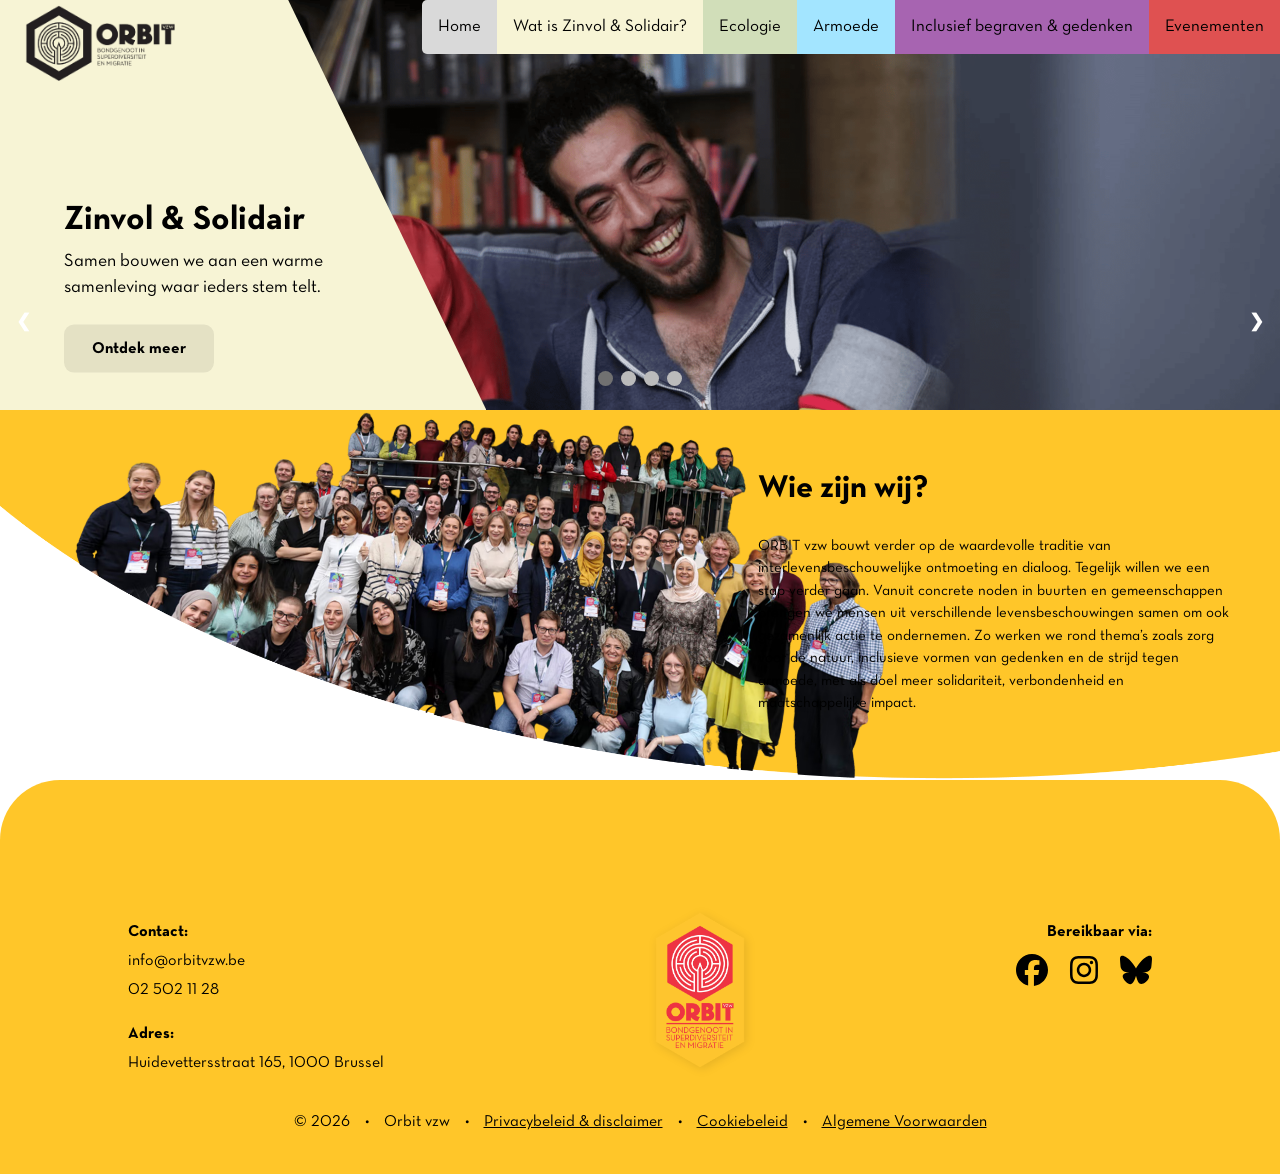
==== index.html @ 1cf17abf "Name change "archief" to "evenementen" + Design form" ====
<!DOCTYPE html>
<html lang="en">
<head>
    <meta charset="UTF-8">
    <meta name="viewport" content="width=device-width, initial-scale=1.0">
    <title>Zinvol & Solidair</title>
    <link rel="stylesheet" href="style/style.css">
    <script src="main.js" defer></script>
    <link rel="apple-touch-icon" sizes="180x180" href="favicon_io/apple-touch-icon.png">
    <link rel="icon" type="image/png" sizes="32x32" href="favicon_io/favicon-32x32.png">
    <link rel="icon" type="image/png" sizes="16x16" href="favicon_io/favicon-16x16.png">
    <link rel="manifest" href="favicon_io/site.webmanifest">
</head>

<body>
      <!-- Navigatie -->
    <nav class="nav">
        <div class="logo">
            <a href="index.html"><img src="assets/logo.png"></a>
        </div>
        <a class="active" id="home" href="index.html">Home</a>
        <a href="zinvol.html" id="zinvol">Wat is Zinvol & Solidair?</a>
        <a href="ecologie.html" id="ecologie">Ecologie</a>
        <a href="armoede.html" id="armoede">Armoede</a>
        <a href="begraven.html" id="begraven">Inclusief begraven & gedenken</a>
        <a href="evenementen.html" id="evenementen">Evenementen</a>
    </nav>

    <!-- Caroussel -->
    <div class="slideshow-container">
        <div class="mySlides">
            <div class="rect-slider">
                <svg preserveAspectRatio="none" xmlns="http://www.w3.org/2000/svg" viewBox="0 0 456 647" fill="none">
                <path d="M456 647L270.18 0H-61V647H456Z" fill="#F7F4D5"/>
                </svg>
            </div>
            <img src="assets/zinvol.png" style="width:100%">
            
            <div class="slider-content">
                <h2>Zinvol & Solidair</h2>
                <p>Samen bouwen we aan een warme samenleving waar ieders stem telt.</p>
                <a href="zinvol.html" class="btn-ontdek">Ontdek meer</a>
            </div>
        </div>

        <div class="mySlides">
            <div class="rect-slider">
                <svg preserveAspectRatio="none" xmlns="http://www.w3.org/2000/svg" viewBox="0 0 456 647" fill="none">
                <path d="M456 647L270.18 0H-61V647H456Z" fill="#d1deb9"/>
                </svg>
            </div>
            <img src="assets/ecologie.png" style="width:100%">
            
            <div class="slider-content">
                <h2>Ecologie</h2>
                <p>Van buurt tot planeet, klein handelen, groot verschil.</p>
                <a href="ecologie.html" class="btn-ontdek">Ontdek meer</a>
            </div>
        </div>

        <div class="mySlides">
            <div class="rect-slider">
                <svg preserveAspectRatio="none" xmlns="http://www.w3.org/2000/svg" viewBox="0 0 456 647" fill="none">
                <path d="M456 647L270.18 0H-61V647H456Z" fill="#A3E5FF"/>
                </svg>
            </div>
            <img src="assets/armoede.png" style="width:100%">
            
            <div class="slider-content">
                <h2>Armoede</h2>
                <p>Gelijke kansen voor iedereen, samen maken we een vuist tegen armoede.</p>
                <a href="armoede.html" class="btn-ontdek">Ontdek meer</a>
            </div>
        </div>

        <div class="mySlides">
            <div class="rect-slider">
                <svg preserveAspectRatio="none" xmlns="http://www.w3.org/2000/svg" viewBox="0 0 456 647" fill="none">
                <path d="M456 647L270.18 0H-61V647H456Z" fill="#A764B1"/>
                </svg>
            </div>
            <img src="assets/begraven.png" style="width:100%">
            
            <div class="slider-content">
                <h2>Begraven & gedenken</h2>
                <p>Ruimte en respect voor ieders persoonlijke manier van afscheid nemen.</p>
                <a href="begraven.html" class="btn-ontdek">Ontdek meer</a>
            </div>
        </div>
    </div>

    <!-- Next and previous buttons -->
        <a class="prev" onclick="plusSlides(-1)">&#10094;</a>
        <a class="next" onclick="plusSlides(1)">&#10095;</a>

    <!-- The dots/circles -->
    <div class="dot-container">
        <span class="dot" onclick="currentSlide(1)"></span>
        <span class="dot" onclick="currentSlide(2)"></span>
        <span class="dot" onclick="currentSlide(3)"></span>
        <span class="dot" onclick="currentSlide(4)"></span>
    </div>
        </div>

    <div class="text-homepage" style="background-image: url('assets/ellipsewithimg.png');">  
        <div class="text-content">
            <h1>Wie zijn wij?</h1>
            <p>ORBIT vzw bouwt verder op de waardevolle traditie van interlevensbeschouwelijke ontmoeting en dialoog. Tegelijk willen we een stap verder gaan. Vanuit concrete noden in buurten en gemeenschappen brengen we mensen uit verschillende levensbeschouwingen samen om ook gezamenlijk actie te ondernemen. Zo werken we rond thema’s zoals zorg voor de natuur, inclusieve vormen van gedenken en de strijd tegen armoede, met als doel meer solidariteit, verbondenheid en maatschappelijke impact.</p>
        </div>
    </div>

<div class="footer-back" style="background-image: url('assets/footerimg.png');">
    <footer>
        <div class="contact-data">
            <p><strong>Contact:</strong></p>
            <ul>
                <li><a href="mailto:info@orbitvzw.be">info@orbitvzw.be</a></li>
                <li>02 502 11 28</li>
            </ul>
            <p><strong>Adres:</strong></p>
            <ul>
                <li>Huidevettersstraat 165, 1000 Brussel</li>
            </ul>
        </div>

        <div class="footer-logo">
            <img src="assets/redlogo.png">
        </div>
        
        <div class="accessibility">
            <p><strong>Bereikbaar via:</strong></p>
            <div class="media">
                <a href="https://www.facebook.com/ORBITvzw" class="social-icon">
                    <svg xmlns="http://www.w3.org/2000/svg" viewBox="0 0 512 512"><path d="M512 256C512 114.6 397.4 0 256 0S0 114.6 0 256C0 376 82.7 476.8 194.2 504.5V334.2H141.4V256h52.8V222.3c0-87.1 39.4-127.5 125-127.5c16.2 0 44.2 3.2 55.7 6.4V172c-6-.6-16.5-1-29.6-1c-42 0-58.2 15.9-58.2 57.2V256h83.6l-14.4 78.2H287V510.1C413.8 494.8 512 386.9 512 256h0z"></path></svg>
                </a>
                <a href="https://www.instagram.com/orbit_vzw_/" class="social-icon">
                    <svg xmlns="http://www.w3.org/2000/svg" viewBox="0 0 448 512"><path d="M224.1 141c-63.6 0-114.9 51.3-114.9 114.9s51.3 114.9 114.9 114.9S339 319.5 339 255.9 287.7 141 224.1 141zm0 189.6c-41.1 0-74.7-33.5-74.7-74.7s33.5-74.7 74.7-74.7 74.7 33.5 74.7 74.7-33.6 74.7-74.7 74.7zm146.4-194.3c0 14.9-12 26.8-26.8 26.8-14.9 0-26.8-12-26.8-26.8s12-26.8 26.8-26.8 26.8 12 26.8 26.8zm76.1 27.2c-1.7-35.9-9.9-67.7-36.2-93.9-26.2-26.2-58-34.4-93.9-36.2-37-2.1-147.9-2.1-184.9 0-35.8 1.7-67.6 9.9-93.9 36.1s-34.4 58-36.2 93.9c-2.1 37-2.1 147.9 0 184.9 1.7 35.9 9.9 67.7 36.2 93.9s58 34.4 93.9 36.2c37 2.1 147.9 2.1 184.9 0 35.9-1.7 67.7-9.9 93.9-36.2 26.2-26.2 34.4-58 36.2-93.9 2.1-37 2.1-147.8 0-184.8zM398.8 388c-7.8 19.6-22.9 34.7-42.6 42.6-29.5 11.7-99.5 9-132.1 9s-102.7 2.6-132.1-9c-19.6-7.8-34.7-22.9-42.6-42.6-11.7-29.5-9-99.5-9-132.1s-2.6-102.7 9-132.1c7.8-19.6 22.9-34.7 42.6-42.6 29.5-11.7 99.5-9 132.1-9s102.7-2.6 132.1 9c19.6 7.8 34.7 22.9 42.6 42.6 11.7 29.5 9 99.5 9 132.1s2.7 102.7-9 132.1z"></path></svg>
                </a>
                <a href="https://bsky.app/profile/orbitvzw.bsky.social" class="social-icon">
                    <svg viewBox="0 0 24 24" xmlns="http://www.w3.org/2000/svg"><path d="M12 10.8c-1.087-2.114-4.046-6.053-6.798-7.995C2.566.944 1.561 1.266.902 1.565.139 1.908 0 3.08 0 3.768c0 .69.378 5.65.624 6.479.815 2.736 3.713 3.66 6.383 3.364.136-.02.275-.039.415-.056-.138.022-.276.04-.415.056-3.912.58-7.387 2.005-2.83 7.078 5.013 5.19 6.87-1.113 7.823-4.308.953 3.195 2.05 9.271 7.733 4.308 4.267-4.308 1.172-6.498-2.74-7.078a8.741 8.741 0 0 1-.415-.056c.14.017.279.036.415.056 2.67.297 5.568-.628 6.383-3.364.246-.828.624-5.79.624-6.478 0-.69-.139-1.861-.902-2.206-.659-.298-1.664-.62-4.3 1.24C16.046 4.748 13.087 8.687 12 10.8Z"></path></svg>
                </a>
            </div>
        </div>
    </footer>
    
<div class="page-data">
        <ul>
            <li>© 2026</li>
            <li>Orbit vzw</li>
            <li><a href="#">Privacybeleid & disclaimer</a></li>
            <li><a href="#">Cookiebeleid</a></li>
            <li><a href="#">Algemene Voorwaarden</a></li>
        </ul>
    </div>
</div>
</body>
</html>
---- style/style.css ----
@import url("global.css");
@import url("typo.css");
@import url("slideshow.css");
@import url("form.css");
@import url("archief.css");
@import url("topics.css");
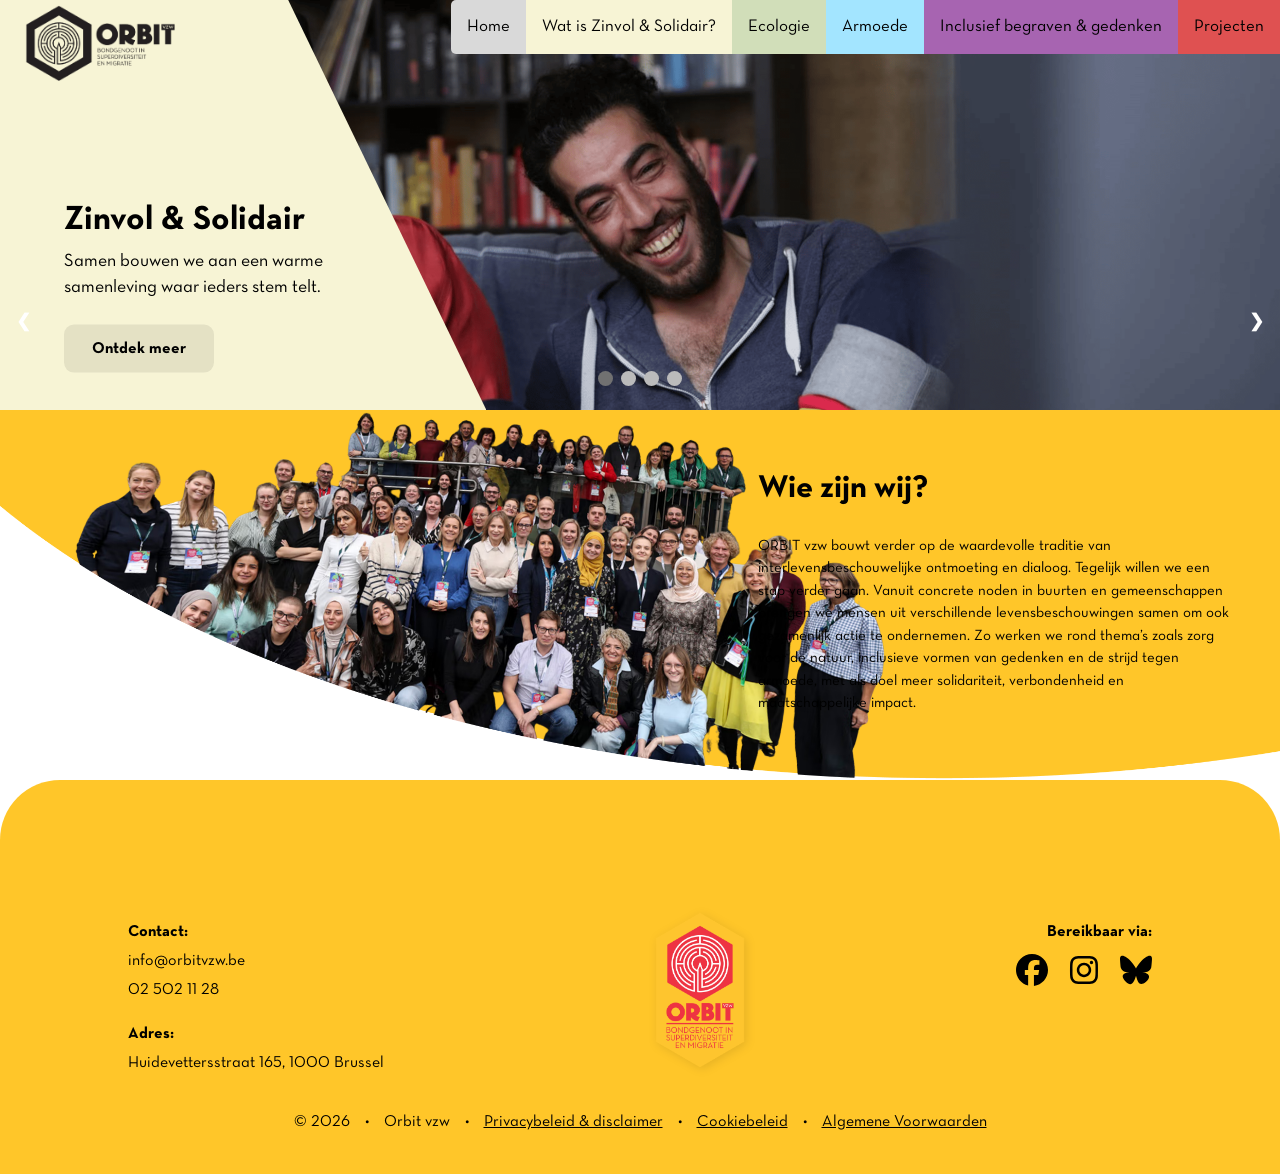
==== commit 7682e573: "Name change evenementen to projecten" ====
--- a/index.html
+++ b/index.html
@@ -6,10 +6,10 @@
     <title>Zinvol & Solidair</title>
     <link rel="stylesheet" href="style/style.css">
     <script src="main.js" defer></script>
-    <link rel="apple-touch-icon" sizes="180x180" href="favicon_io/apple-touch-icon.png">
-    <link rel="icon" type="image/png" sizes="32x32" href="favicon_io/favicon-32x32.png">
-    <link rel="icon" type="image/png" sizes="16x16" href="favicon_io/favicon-16x16.png">
-    <link rel="manifest" href="favicon_io/site.webmanifest">
+        <link rel="icon" href="https://www.orbitvzw.be/wp-content/uploads/2022/07/cropped-favicon-orbit-32x32.png" sizes="32x32"/>
+        <link rel="icon" href="https://www.orbitvzw.be/wp-content/uploads/2022/07/cropped-favicon-orbit-192x192.png" sizes="192x192"/>
+        <link rel="apple-touch-icon" href="https://www.orbitvzw.be/wp-content/uploads/2022/07/cropped-favicon-orbit-180x180.png"/>
+        <meta name="msapplication-TileImage" content="https://www.orbitvzw.be/wp-content/uploads/2022/07/cropped-favicon-orbit-270x270.png"/>
 </head>
 
 <body>
@@ -23,7 +23,7 @@
         <a href="ecologie.html" id="ecologie">Ecologie</a>
         <a href="armoede.html" id="armoede">Armoede</a>
         <a href="begraven.html" id="begraven">Inclusief begraven & gedenken</a>
-        <a href="evenementen.html" id="evenementen">Evenementen</a>
+        <a href="projecten.html" id="projecten">Projecten</a>
     </nav>
 
     <!-- Caroussel -->
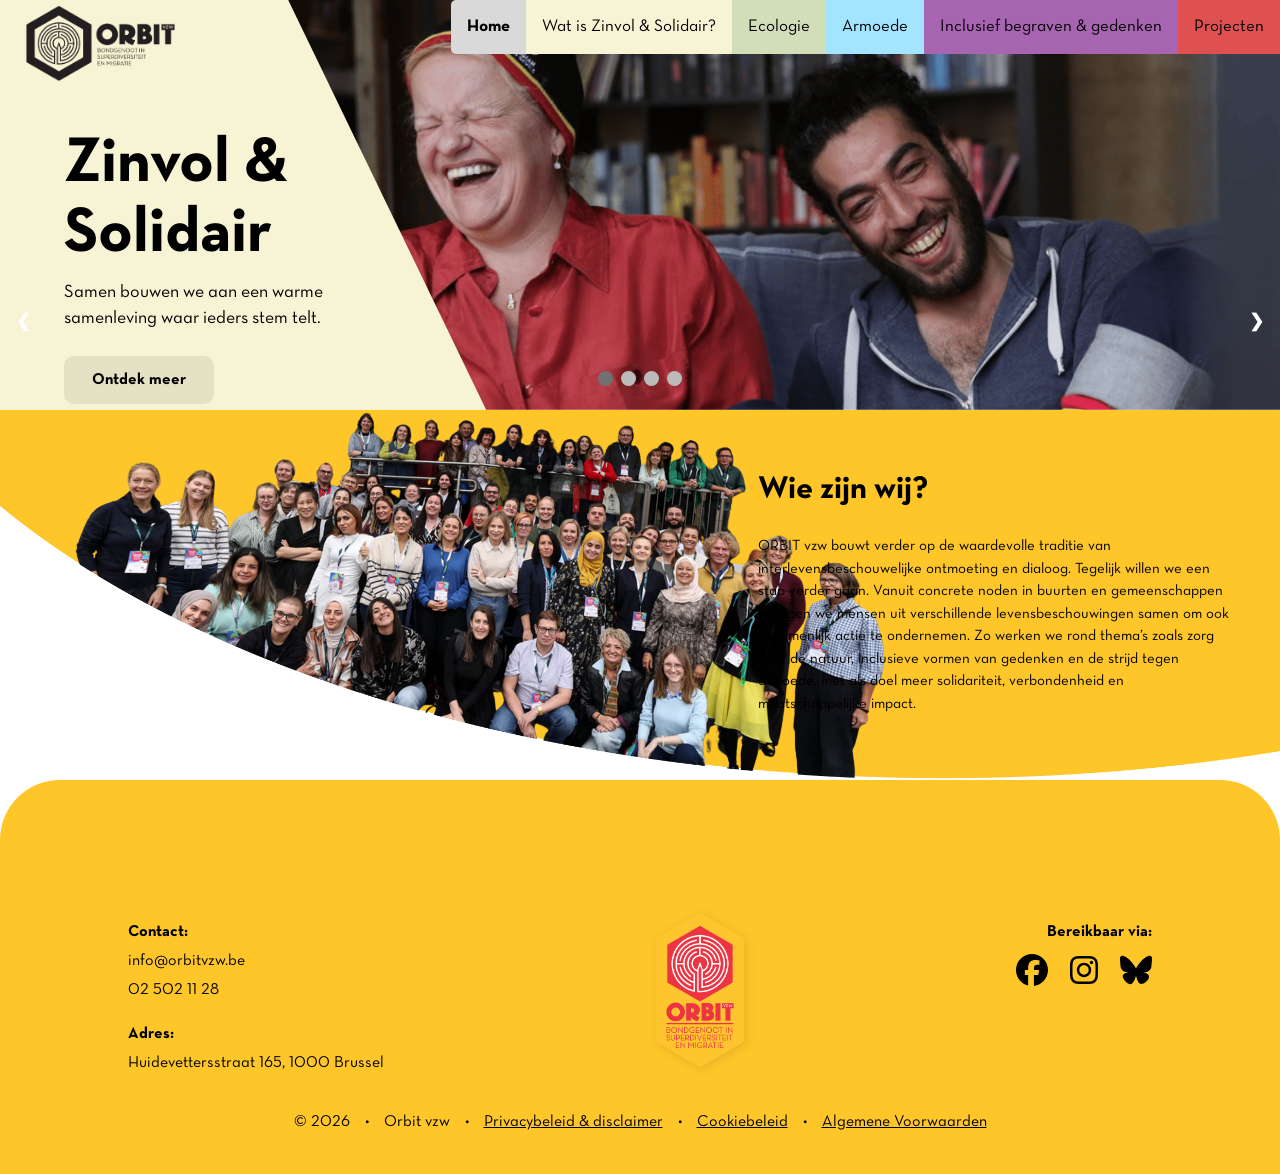
==== commit 1fc4d022: "New hamburger nav for responsive" ====
--- a/index.html
+++ b/index.html
@@ -18,12 +18,20 @@
         <div class="logo">
             <a href="index.html"><img src="assets/logo.png"></a>
         </div>
-        <a class="active" id="home" href="index.html">Home</a>
-        <a href="zinvol.html" id="zinvol">Wat is Zinvol & Solidair?</a>
-        <a href="ecologie.html" id="ecologie">Ecologie</a>
-        <a href="armoede.html" id="armoede">Armoede</a>
-        <a href="begraven.html" id="begraven">Inclusief begraven & gedenken</a>
-        <a href="projecten.html" id="projecten">Projecten</a>
+
+        <div class="hamburger" id="hamburger">
+            <span></span>
+            <span></span>
+            <span></span>
+        </div>
+        <div class="nav-links" id="nav-links">
+            <a class="active" id="home" href="index.html">Home</a>
+            <a href="zinvol.html" id="zinvol">Wat is Zinvol & Solidair?</a>
+            <a href="ecologie.html" id="ecologie">Ecologie</a>
+            <a href="armoede.html" id="armoede">Armoede</a>
+            <a href="begraven.html" id="begraven">Inclusief begraven & gedenken</a>
+            <a href="projecten.html" id="projecten">Projecten</a>
+        </div>
     </nav>
 
     <!-- Caroussel -->
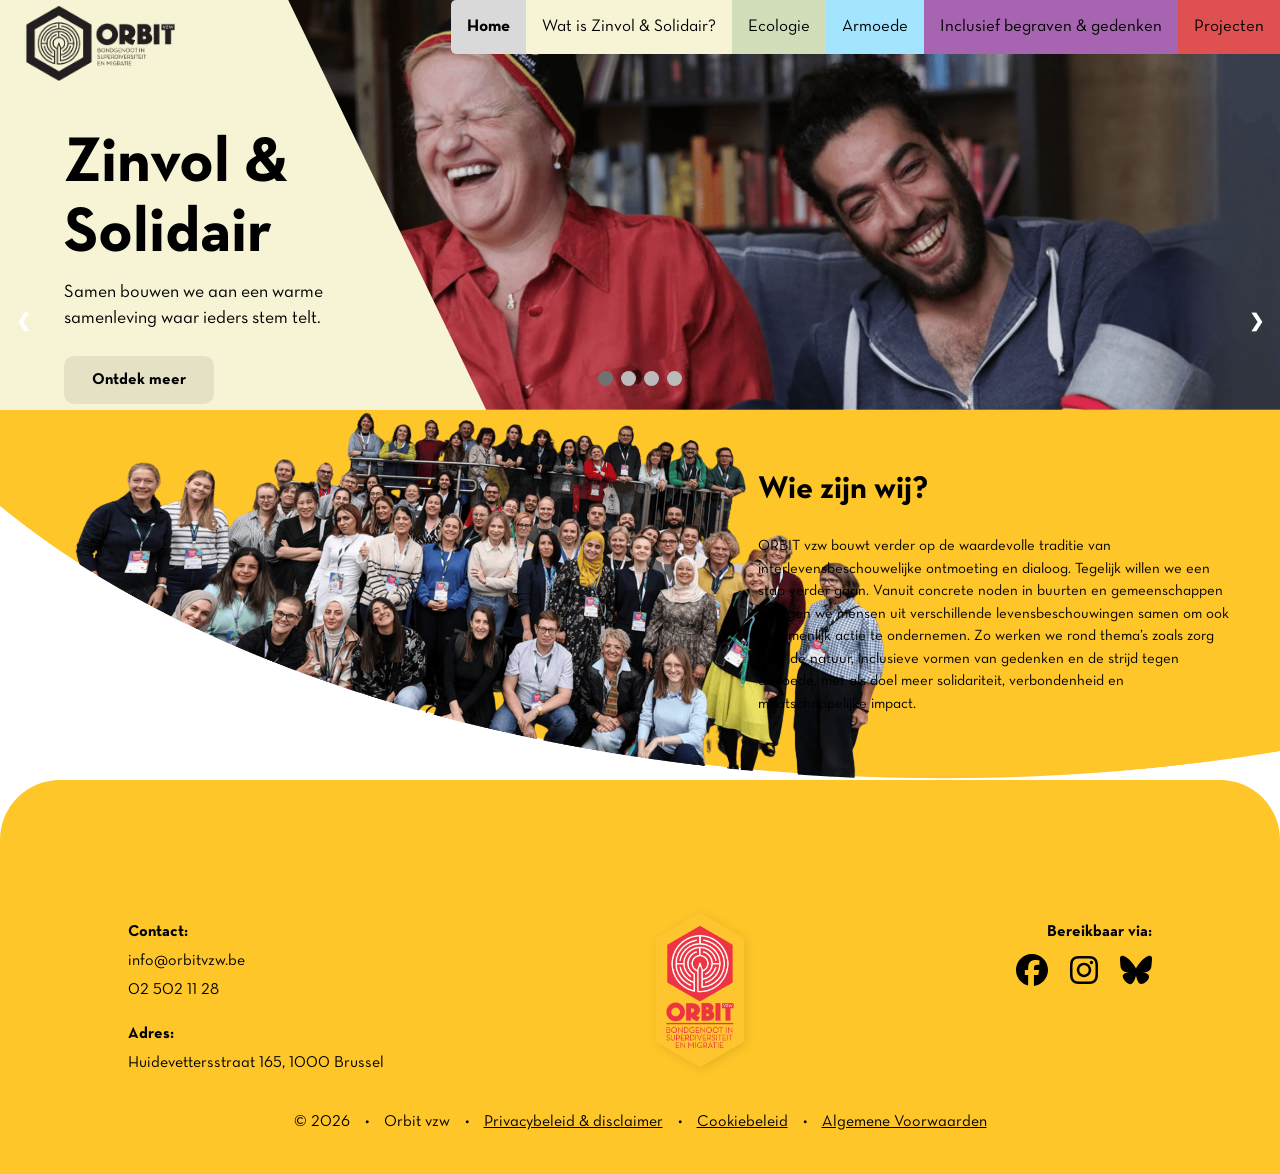
==== commit 5839c3cc: "Compressed files" ====
--- a/index.html
+++ b/index.html
@@ -42,7 +42,7 @@
                 <path d="M456 647L270.18 0H-61V647H456Z" fill="#F7F4D5"/>
                 </svg>
             </div>
-            <img src="assets/zinvol.png" style="width:100%">
+            <img src="assets/zinvol.jpg" style="width:100%">
             
             <div class="slider-content">
                 <h2>Zinvol & Solidair</h2>
@@ -87,7 +87,7 @@
                 <path d="M456 647L270.18 0H-61V647H456Z" fill="#A764B1"/>
                 </svg>
             </div>
-            <img src="assets/begraven.png" style="width:100%">
+            <img src="assets/begraven.jpg" style="width:100%">
             
             <div class="slider-content">
                 <h2>Begraven & gedenken</h2>
--- a/style/style.css
+++ b/style/style.css
@@ -2,5 +2,5 @@
 @import url("typo.css");
 @import url("slideshow.css");
 @import url("form.css");
-@import url("archief.css");
+@import url("project.css");
 @import url("topics.css");
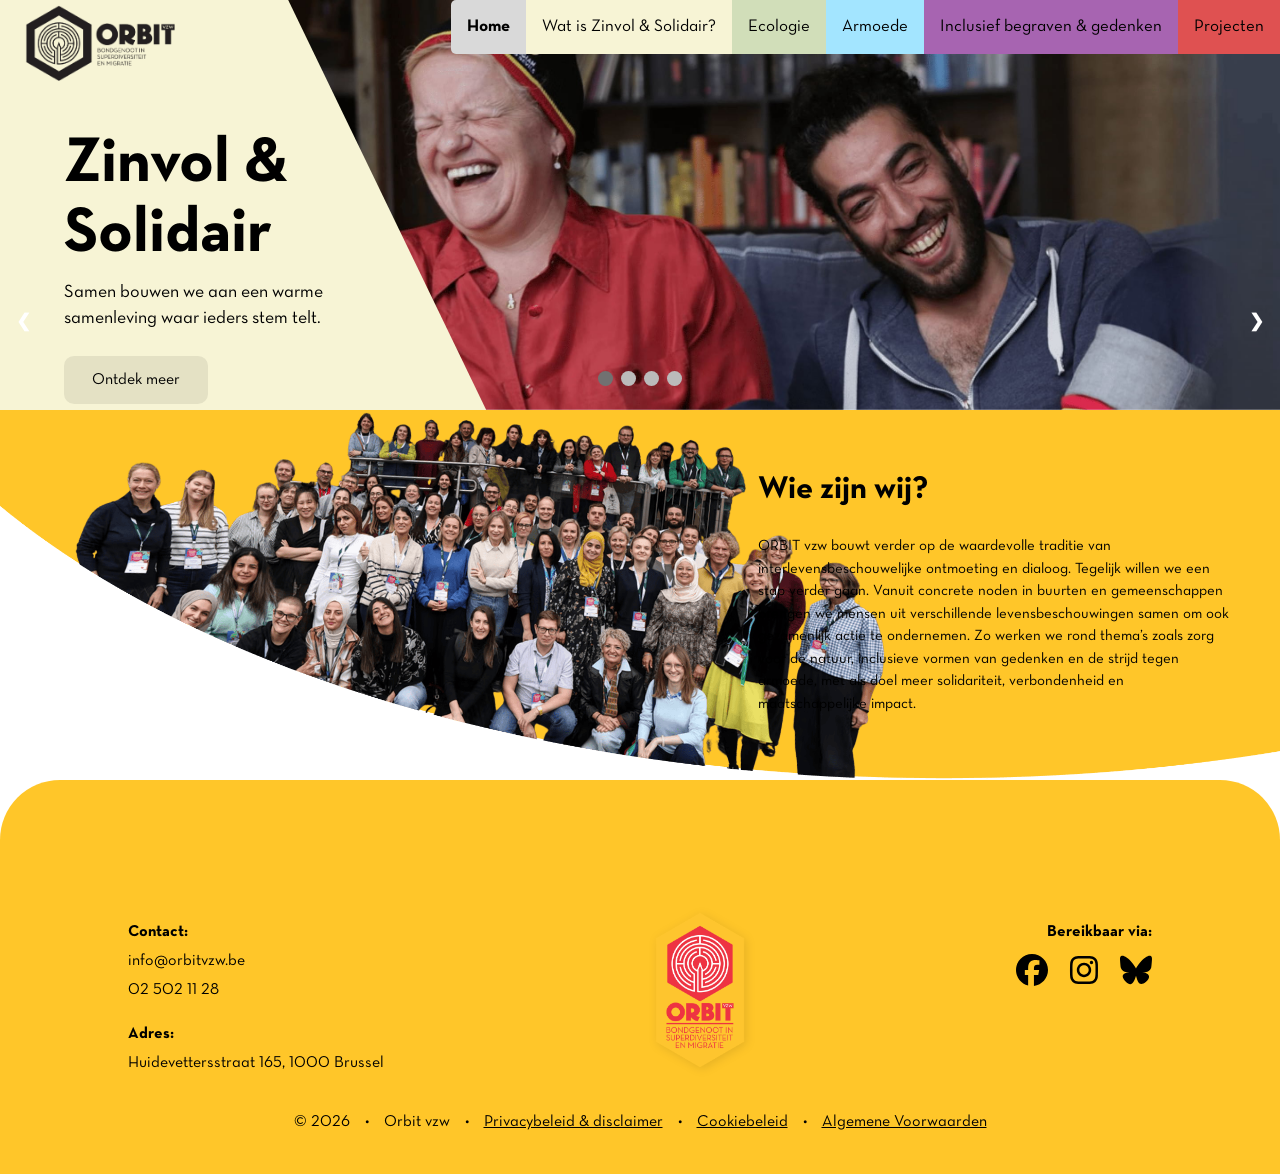
==== commit 9f1be10f: "Font weight + gitpages font" ====
--- a/index.html
+++ b/index.html
@@ -4,6 +4,10 @@
     <meta charset="UTF-8">
     <meta name="viewport" content="width=device-width, initial-scale=1.0">
     <title>Zinvol & Solidair</title>
+    <meta property="og:locale" content="nl_NL">
+    <meta property="og:type" content="website">
+    <meta property="og:title" content="Zinvol & Solidair">
+    <meta property="og:description" content="ORBIT schenkt ook aandacht aan het thema religie. We zoeken naar nieuwe manieren om interlevensbeschouwelijk met elkaar te interageren.">
     <link rel="stylesheet" href="style/style.css">
     <script src="main.js" defer></script>
         <link rel="icon" href="https://www.orbitvzw.be/wp-content/uploads/2022/07/cropped-favicon-orbit-32x32.png" sizes="32x32"/>
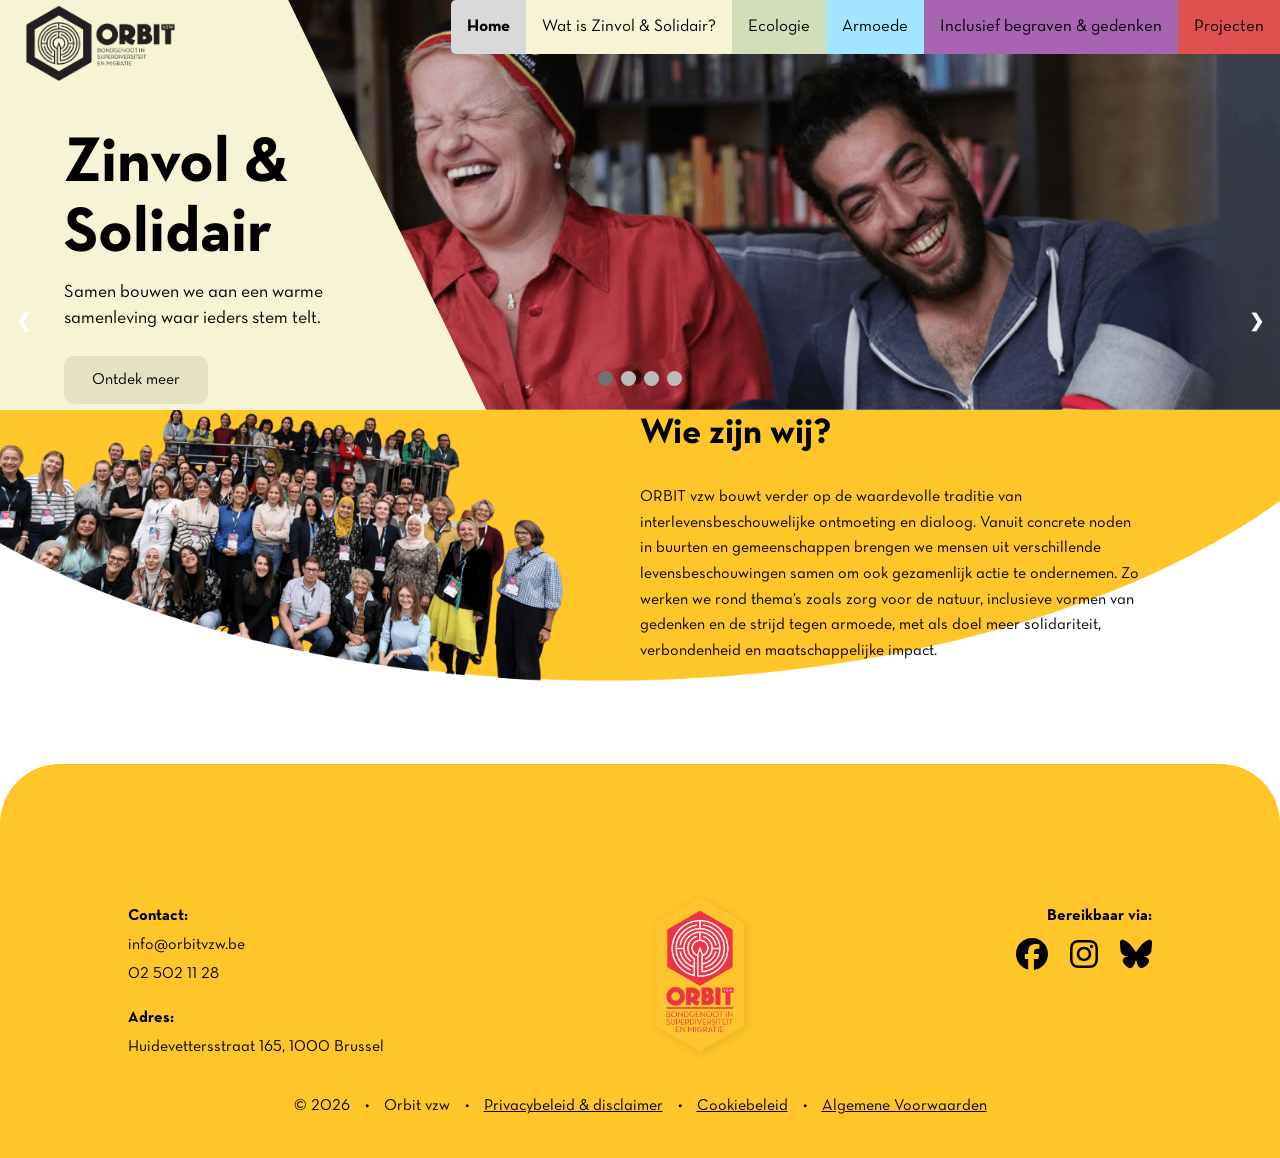
==== commit 5dcd2645: "Responsive project.html + Interview Ytb link + Changes" ====
--- a/index.html
+++ b/index.html
@@ -117,7 +117,7 @@
     <div class="text-homepage" style="background-image: url('assets/ellipsewithimg.png');">  
         <div class="text-content">
             <h1>Wie zijn wij?</h1>
-            <p>ORBIT vzw bouwt verder op de waardevolle traditie van interlevensbeschouwelijke ontmoeting en dialoog. Tegelijk willen we een stap verder gaan. Vanuit concrete noden in buurten en gemeenschappen brengen we mensen uit verschillende levensbeschouwingen samen om ook gezamenlijk actie te ondernemen. Zo werken we rond thema’s zoals zorg voor de natuur, inclusieve vormen van gedenken en de strijd tegen armoede, met als doel meer solidariteit, verbondenheid en maatschappelijke impact.</p>
+            <p>ORBIT vzw bouwt verder op de waardevolle traditie van interlevensbeschouwelijke ontmoeting en dialoog. Vanuit concrete noden in buurten en gemeenschappen brengen we mensen uit verschillende levensbeschouwingen samen om ook gezamenlijk actie te ondernemen. Zo werken we rond thema’s zoals zorg voor de natuur, inclusieve vormen van gedenken en de strijd tegen armoede, met als doel meer solidariteit, verbondenheid en maatschappelijke impact.</p>
         </div>
     </div>
 
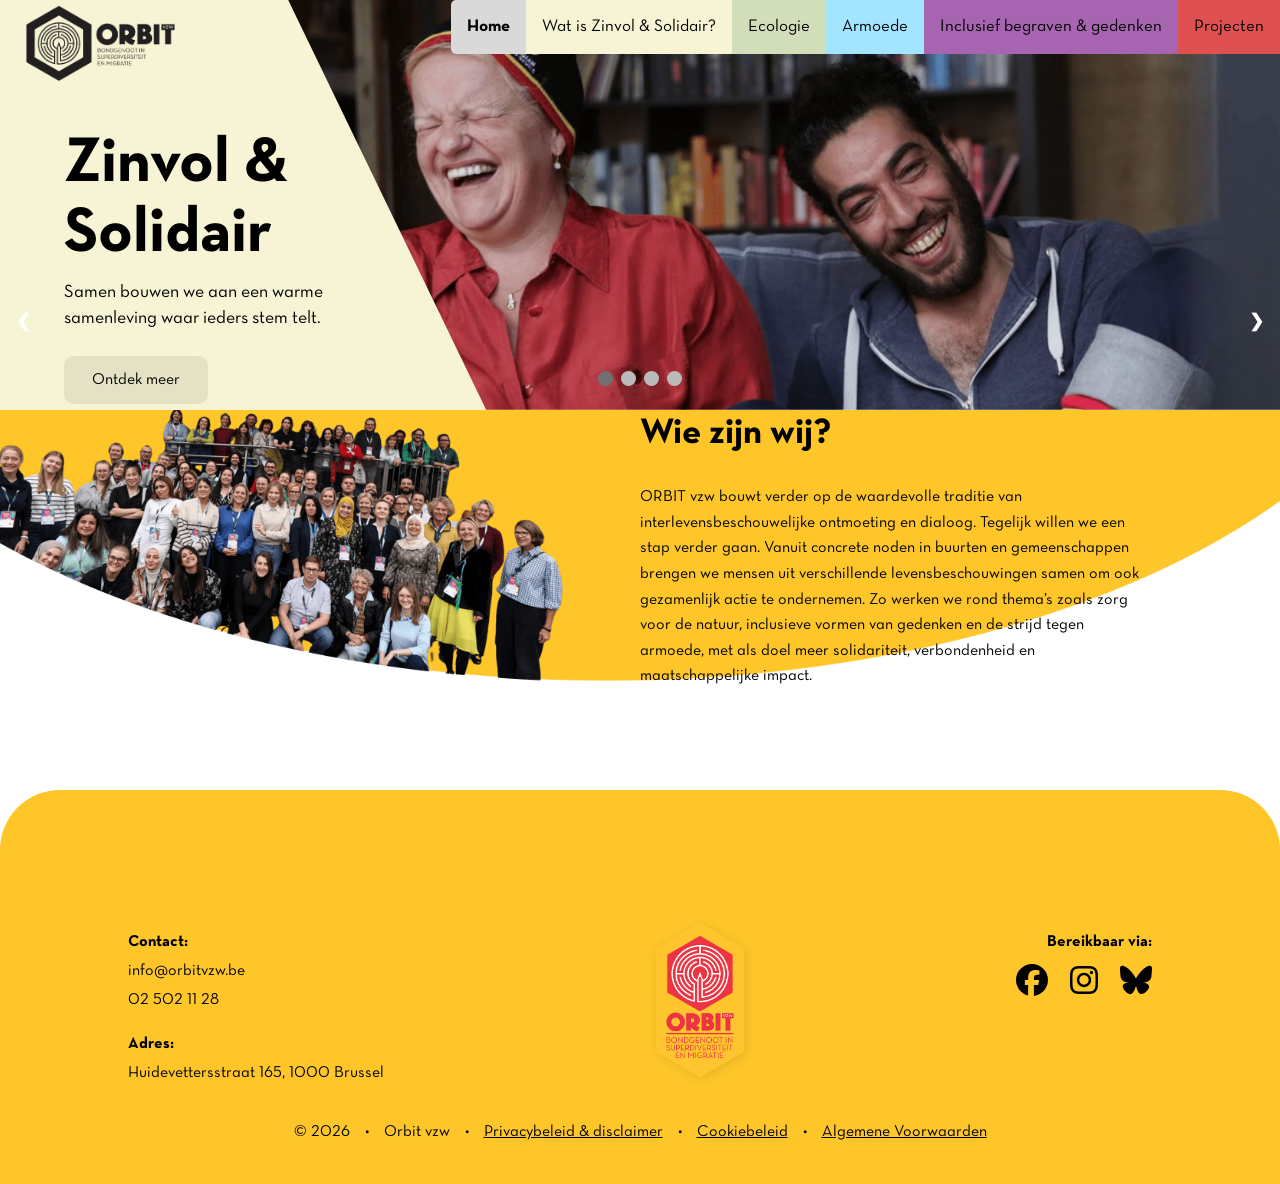
==== commit c255047a: "Meta image added" ====
--- a/index.html
+++ b/index.html
@@ -5,6 +5,7 @@
     <meta name="viewport" content="width=device-width, initial-scale=1.0">
     <title>Zinvol & Solidair</title>
     <meta property="og:locale" content="nl_NL">
+    <meta property="og:image" content="https://www.orbitvzw.be/wp-content/uploads/2022/07/cropped-favicon-orbit-192x192.png">
     <meta property="og:type" content="website">
     <meta property="og:title" content="Zinvol & Solidair">
     <meta property="og:description" content="ORBIT schenkt ook aandacht aan het thema religie. We zoeken naar nieuwe manieren om interlevensbeschouwelijk met elkaar te interageren.">
@@ -14,6 +15,7 @@
         <link rel="icon" href="https://www.orbitvzw.be/wp-content/uploads/2022/07/cropped-favicon-orbit-192x192.png" sizes="192x192"/>
         <link rel="apple-touch-icon" href="https://www.orbitvzw.be/wp-content/uploads/2022/07/cropped-favicon-orbit-180x180.png"/>
         <meta name="msapplication-TileImage" content="https://www.orbitvzw.be/wp-content/uploads/2022/07/cropped-favicon-orbit-270x270.png"/>
+        
 </head>
 
 <body>
@@ -117,7 +119,7 @@
     <div class="text-homepage" style="background-image: url('assets/ellipsewithimg.png');">  
         <div class="text-content">
             <h1>Wie zijn wij?</h1>
-            <p>ORBIT vzw bouwt verder op de waardevolle traditie van interlevensbeschouwelijke ontmoeting en dialoog. Vanuit concrete noden in buurten en gemeenschappen brengen we mensen uit verschillende levensbeschouwingen samen om ook gezamenlijk actie te ondernemen. Zo werken we rond thema’s zoals zorg voor de natuur, inclusieve vormen van gedenken en de strijd tegen armoede, met als doel meer solidariteit, verbondenheid en maatschappelijke impact.</p>
+            <p>ORBIT vzw bouwt verder op de waardevolle traditie van interlevensbeschouwelijke ontmoeting en dialoog. Tegelijk willen we een stap verder gaan. Vanuit concrete noden in buurten en gemeenschappen brengen we mensen uit verschillende levensbeschouwingen samen om ook gezamenlijk actie te ondernemen. Zo werken we rond thema’s zoals zorg voor de natuur, inclusieve vormen van gedenken en de strijd tegen armoede, met als doel meer solidariteit, verbondenheid en maatschappelijke impact.</p>
         </div>
     </div>
 
